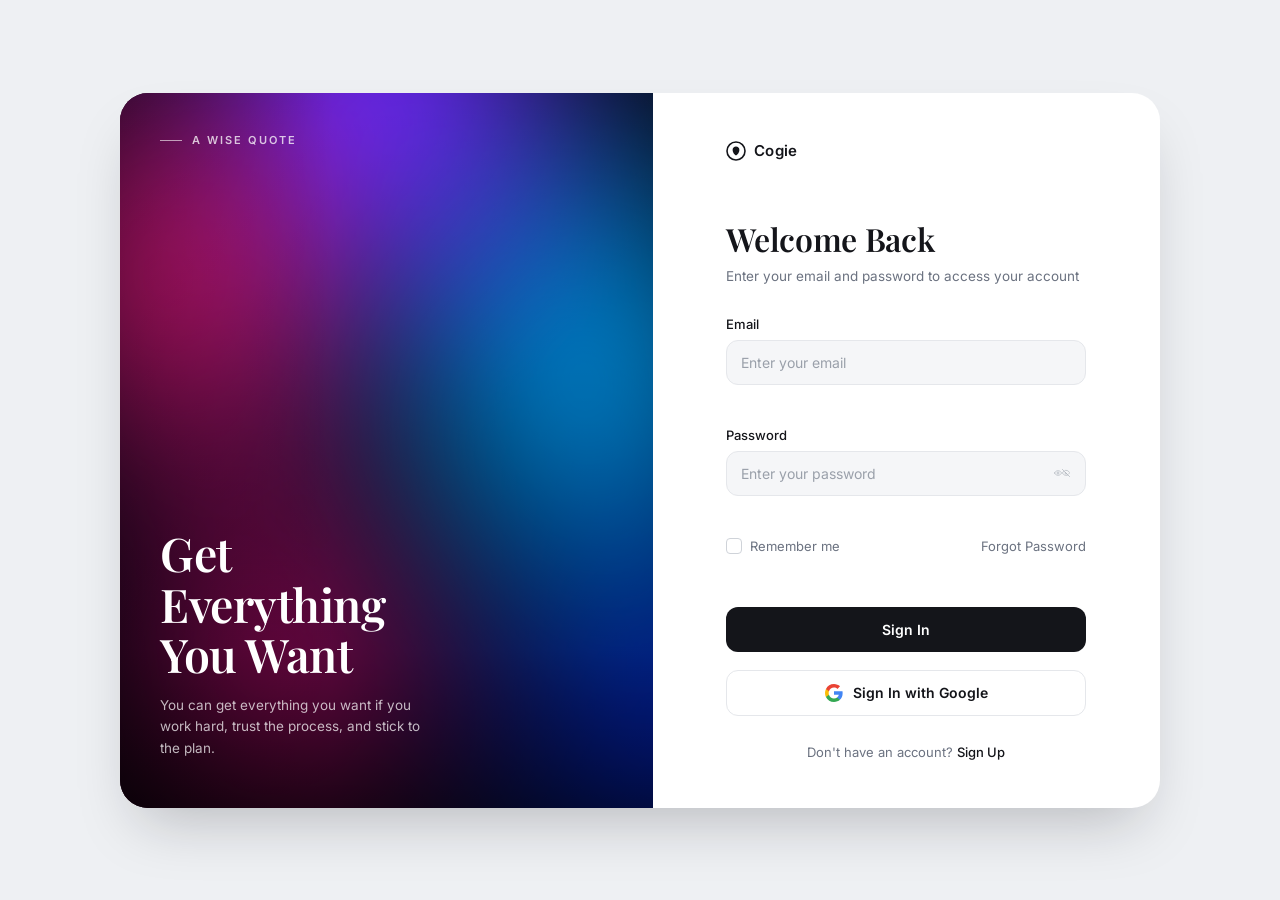
==== cogie-login/index.html @ e6362d8c "Initial commit" ====
<!DOCTYPE html>
<html lang="en">
<head>
  <meta charset="UTF-8" />
  <meta name="viewport" content="width=device-width, initial-scale=1.0" />
  <title>Cogie | Welcome Back</title>
  <meta name="description" content="Sign in to your Cogie account" />
  <link rel="preconnect" href="https://fonts.googleapis.com" />
  <link rel="preconnect" href="https://fonts.gstatic.com" crossorigin />
  <link href="https://fonts.googleapis.com/css2?family=Playfair+Display:ital,wght@0,500;0,600;0,700;1,500&family=Inter:wght@400;500;600;700&display=swap" rel="stylesheet" />
  <link rel="stylesheet" href="styles.css" />
</head>
<body>

  <main class="auth">
    <!-- LEFT PANEL: brand / visual -->
    <section class="auth__visual" aria-hidden="true">
      <div class="auth__blob" role="presentation"></div>

      <p class="auth__eyebrow">A wise quote</p>

      <div class="auth__hero">
        <h1 class="auth__hero-title">Get<br />Everything<br />You Want</h1>
        <p class="auth__hero-sub">
          You can get everything you want if you work hard,
          trust the process, and stick to the plan.
        </p>
      </div>
    </section>

    <!-- RIGHT PANEL: form -->
    <section class="auth__form-panel">
      <div class="auth__form-inner">

        <div class="brand">
          <span class="brand__mark">
            <svg width="20" height="20" viewBox="0 0 20 20" fill="none" xmlns="http://www.w3.org/2000/svg">
              <circle cx="10" cy="10" r="9" stroke="currentColor" stroke-width="1.6"/>
              <path d="M10 5.5c-1.9 0-3.4 1.5-3.4 3.4 0 1.9 1.5 4.6 3.4 5.6 1.9-1 3.4-3.7 3.4-5.6 0-1.9-1.5-3.4-3.4-3.4z" fill="currentColor"/>
            </svg>
          </span>
          <span class="brand__name">Cogie</span>
        </div>

        <div class="auth__copy">
          <h2 class="auth__title">Welcome Back</h2>
          <p class="auth__subtitle">Enter your email and password to access your account</p>
        </div>

        <form id="login-form" class="login-form" novalidate>

          <div class="field">
            <label for="email" class="field__label">Email</label>
            <input
              type="email"
              id="email"
              name="email"
              class="field__input"
              placeholder="Enter your email"
              autocomplete="email"
              required
              aria-required="true"
              aria-describedby="email-error"
            />
            <p id="email-error" class="field__error" role="alert" aria-live="polite"></p>
          </div>

          <div class="field">
            <label for="password" class="field__label">Password</label>
            <div class="field__input-wrap">
              <input
                type="password"
                id="password"
                name="password"
                class="field__input"
                placeholder="Enter your password"
                autocomplete="current-password"
                required
                aria-required="true"
                minlength="8"
                aria-describedby="password-error"
              />
              <button
                type="button"
                class="field__toggle"
                id="toggle-password"
                aria-label="Show password"
                aria-pressed="false"
              >
                <svg class="icon-eye" width="18" height="18" viewBox="0 0 24 24" fill="none" xmlns="http://www.w3.org/2000/svg" aria-hidden="true">
                  <path d="M1 12s4-7 11-7 11 7 11 7-4 7-11 7-11-7-11-7Z" stroke="currentColor" stroke-width="1.6" stroke-linecap="round" stroke-linejoin="round"/>
                  <circle cx="12" cy="12" r="3" stroke="currentColor" stroke-width="1.6"/>
                </svg>
                <svg class="icon-eye-off" width="18" height="18" viewBox="0 0 24 24" fill="none" xmlns="http://www.w3.org/2000/svg" aria-hidden="true" hidden>
                  <path d="M17.94 17.94A10.94 10.94 0 0 1 12 19c-7 0-11-7-11-7a21.6 21.6 0 0 1 5.06-5.94M9.9 4.24A10.9 10.9 0 0 1 12 4c7 0 11 7 11 7a21.6 21.6 0 0 1-2.35 3.31M14.12 14.12a3 3 0 1 1-4.24-4.24" stroke="currentColor" stroke-width="1.6" stroke-linecap="round" stroke-linejoin="round"/>
                  <path d="M1 1l22 22" stroke="currentColor" stroke-width="1.6" stroke-linecap="round"/>
                </svg>
              </button>
            </div>
            <p id="password-error" class="field__error" role="alert" aria-live="polite"></p>
          </div>

          <div class="field field--row">
            <label class="checkbox">
              <input type="checkbox" id="remember" name="remember" />
              <span class="checkbox__box" aria-hidden="true"></span>
              <span class="checkbox__label">Remember me</span>
            </label>
            <a href="#" class="link link--muted">Forgot Password</a>
          </div>

          <p id="form-status" class="form-status" role="alert" aria-live="polite"></p>

          <button type="submit" class="btn btn--primary">
            <span class="btn__label">Sign In</span>
            <span class="btn__spinner" aria-hidden="true" hidden></span>
          </button>

          <button type="button" class="btn btn--google">
            <svg width="18" height="18" viewBox="0 0 18 18" xmlns="http://www.w3.org/2000/svg" aria-hidden="true">
              <path d="M17.64 9.2c0-.64-.06-1.25-.16-1.84H9v3.48h4.84a4.14 4.14 0 0 1-1.8 2.72v2.26h2.9c1.7-1.57 2.7-3.88 2.7-6.62Z" fill="#4285F4"/>
              <path d="M9 18c2.43 0 4.47-.8 5.96-2.18l-2.9-2.26c-.8.54-1.84.86-3.06.86-2.35 0-4.34-1.59-5.05-3.72H.95v2.33A9 9 0 0 0 9 18Z" fill="#34A853"/>
              <path d="M3.95 10.7A5.4 5.4 0 0 1 3.67 9c0-.59.1-1.17.28-1.7V4.97H.95A9 9 0 0 0 0 9c0 1.45.35 2.83.95 4.03l3-2.33Z" fill="#FBBC05"/>
              <path d="M9 3.58c1.32 0 2.51.46 3.44 1.35l2.58-2.58C13.46.89 11.43 0 9 0A9 9 0 0 0 .95 4.97l3 2.33C4.66 5.17 6.65 3.58 9 3.58Z" fill="#EA4335"/>
            </svg>
            <span>Sign In with Google</span>
          </button>
        </form>

        <p class="auth__footer">
          Don't have an account? <a href="#" class="link">Sign Up</a>
        </p>
      </div>
    </section>
  </main>

  <script src="script.js"></script>
</body>
</html>
---- cogie-login/styles.css ----
/* ==========================================================================
   Cogie — Login Page
   Fonts: Playfair Display (display) + Inter (body/UI)
   ========================================================================== */

:root {
  --color-bg: #eef0f3;
  --color-card-bg: #ffffff;
  --color-ink: #14151a;
  --color-ink-soft: #6b7280;
  --color-border: #e5e7eb;
  --color-input-bg: #f5f6f8;
  --color-focus: #2f6fed;
  --color-danger: #d5432f;
  --color-btn: #14151a;
  --color-btn-hover: #000000;

  --radius-card: 28px;
  --radius-control: 12px;

  --font-display: "Playfair Display", "Georgia", serif;
  --font-body: "Inter", -apple-system, BlinkMacSystemFont, "Segoe UI", sans-serif;

  --shadow-card: 0 30px 60px -20px rgba(20, 21, 26, 0.25);
}

* {
  box-sizing: border-box;
}

html, body {
  height: 100%;
}

body {
  margin: 0;
  background: var(--color-bg);
  font-family: var(--font-body);
  color: var(--color-ink);
  display: flex;
  align-items: center;
  justify-content: center;
  min-height: 100vh;
  padding: 32px 16px;
}

/* Respect reduced motion */
@media (prefers-reduced-motion: reduce) {
  * {
    animation-duration: 0.001ms !important;
    animation-iteration-count: 1 !important;
    transition-duration: 0.001ms !important;
  }
}

/* ==========================================================================
   Layout shell
   ========================================================================== */

.auth {
  width: 100%;
  max-width: 1040px;
  min-height: 620px;
  display: grid;
  grid-template-columns: 1.05fr 1fr;
  background: var(--color-card-bg);
  border-radius: var(--radius-card);
  overflow: hidden;
  box-shadow: var(--shadow-card);
}

/* ==========================================================================
   Left visual panel
   ========================================================================== */

.auth__visual {
  position: relative;
  overflow: hidden;
  background: #07060b;
  display: flex;
  flex-direction: column;
  justify-content: flex-end;
  padding: 40px 40px 48px;
  color: #fff;
  isolation: isolate;
}

.auth__blob {
  position: absolute;
  inset: -10%;
  z-index: 0;
  background:
    radial-gradient(48% 42% at 22% 30%, #ff2f8f 0%, rgba(255, 47, 143, 0) 65%),
    radial-gradient(55% 50% at 55% 15%, #7b3bff 0%, rgba(123, 59, 255, 0) 62%),
    radial-gradient(60% 55% at 78% 45%, #1fb6ff 0%, rgba(31, 182, 255, 0) 60%),
    radial-gradient(50% 45% at 30% 70%, #b0186e 0%, rgba(176, 24, 110, 0) 65%),
    radial-gradient(65% 60% at 85% 85%, #0e2ecf 0%, rgba(14, 46, 207, 0) 60%),
    conic-gradient(from 210deg at 50% 50%, #05040a 0deg, #180a2e 90deg, #05040a 180deg, #0a1030 270deg, #05040a 360deg);
  filter: blur(60px) saturate(135%);
  transform: rotate(-8deg) scale(1.15);
}

.auth__visual::after {
  /* subtle grain / depth vignette so gradient reads as premium, not flat */
  content: "";
  position: absolute;
  inset: 0;
  z-index: 1;
  background:
    linear-gradient(180deg, rgba(0,0,0,0.05) 0%, rgba(0,0,0,0.35) 78%, rgba(0,0,0,0.65) 100%),
    linear-gradient(90deg, rgba(0,0,0,0.35) 0%, rgba(0,0,0,0) 40%);
  pointer-events: none;
}

.auth__eyebrow {
  position: relative;
  z-index: 2;
  margin: 0 0 auto;
  font-family: var(--font-body);
  font-size: 11px;
  font-weight: 600;
  letter-spacing: 0.18em;
  text-transform: uppercase;
  color: rgba(255, 255, 255, 0.75);
}

.auth__eyebrow::before {
  content: "";
  display: inline-block;
  width: 22px;
  height: 1px;
  background: rgba(255, 255, 255, 0.6);
  margin-right: 10px;
  vertical-align: middle;
}

.auth__hero {
  position: relative;
  z-index: 2;
  margin-top: 220px;
}

.auth__hero-title {
  font-family: var(--font-display);
  font-weight: 600;
  font-size: clamp(2.2rem, 4vw, 2.9rem);
  line-height: 1.08;
  margin: 0 0 16px;
  letter-spacing: -0.01em;
}

.auth__hero-sub {
  font-family: var(--font-body);
  font-size: 13.5px;
  line-height: 1.6;
  color: rgba(255, 255, 255, 0.72);
  max-width: 30ch;
  margin: 0;
}

/* ==========================================================================
   Right form panel
   ========================================================================== */

.auth__form-panel {
  display: flex;
  align-items: center;
  justify-content: center;
  padding: 48px 44px;
}

.auth__form-inner {
  width: 100%;
  max-width: 360px;
}

.brand {
  display: flex;
  align-items: center;
  gap: 8px;
  margin-bottom: 56px;
  color: var(--color-ink);
}

.brand__mark {
  display: inline-flex;
  color: var(--color-ink);
}

.brand__name {
  font-family: var(--font-body);
  font-weight: 600;
  font-size: 15px;
  letter-spacing: 0.01em;
}

.auth__copy {
  margin-bottom: 32px;
}

.auth__title {
  font-family: var(--font-display);
  font-weight: 600;
  font-size: 2rem;
  margin: 0 0 8px;
  letter-spacing: -0.01em;
}

.auth__subtitle {
  font-family: var(--font-body);
  font-size: 13.5px;
  color: var(--color-ink-soft);
  margin: 0;
}

/* ==========================================================================
   Form controls
   ========================================================================== */

.login-form {
  display: flex;
  flex-direction: column;
  gap: 18px;
}

.field {
  display: flex;
  flex-direction: column;
  gap: 8px;
}

.field__label {
  font-size: 13px;
  font-weight: 500;
  color: var(--color-ink);
}

.field__input-wrap {
  position: relative;
  display: flex;
  align-items: center;
}

.field__input {
  width: 100%;
  font-family: var(--font-body);
  font-size: 14px;
  padding: 13px 14px;
  border-radius: var(--radius-control);
  border: 1px solid var(--color-border);
  background: var(--color-input-bg);
  color: var(--color-ink);
  outline: none;
  transition: border-color 0.15s ease, box-shadow 0.15s ease, background 0.15s ease;
}

.field__input::placeholder {
  color: #9aa0aa;
}

.field__input:hover {
  border-color: #d6d9de;
}

.field__input:focus-visible,
.field__input:focus {
  border-color: var(--color-focus);
  background: #fff;
  box-shadow: 0 0 0 3px rgba(47, 111, 237, 0.15);
}

.field__input[aria-invalid="true"] {
  border-color: var(--color-danger);
  background: #fdf3f1;
}

.field__input[aria-invalid="true"]:focus {
  box-shadow: 0 0 0 3px rgba(213, 67, 47, 0.15);
}

.field__input-wrap .field__input {
  padding-right: 42px;
}

.field__toggle {
  position: absolute;
  right: 10px;
  display: inline-flex;
  align-items: center;
  justify-content: center;
  width: 28px;
  height: 28px;
  border: none;
  background: transparent;
  color: #9aa0aa;
  cursor: pointer;
  border-radius: 8px;
}

.field__toggle:hover {
  color: var(--color-ink-soft);
}

.field__toggle:focus-visible {
  outline: 2px solid var(--color-focus);
  outline-offset: 1px;
}

.field__error {
  min-height: 16px;
  margin: 0;
  font-size: 12px;
  color: var(--color-danger);
}

.field--row {
  flex-direction: row;
  align-items: center;
  justify-content: space-between;
}

/* Checkbox */

.checkbox {
  display: inline-flex;
  align-items: center;
  gap: 8px;
  cursor: pointer;
  font-size: 13px;
  color: var(--color-ink-soft);
  user-select: none;
}

.checkbox input {
  position: absolute;
  opacity: 0;
  width: 1px;
  height: 1px;
}

.checkbox__box {
  width: 16px;
  height: 16px;
  border-radius: 4px;
  border: 1.5px solid #cfd3d9;
  background: #fff;
  display: inline-flex;
  align-items: center;
  justify-content: center;
  flex-shrink: 0;
  transition: background 0.15s ease, border-color 0.15s ease;
}

.checkbox__box::after {
  content: "";
  width: 4px;
  height: 8px;
  border: solid #fff;
  border-width: 0 2px 2px 0;
  transform: rotate(45deg) translate(-1px, -1px);
  opacity: 0;
}

.checkbox input:checked + .checkbox__box {
  background: var(--color-ink);
  border-color: var(--color-ink);
}

.checkbox input:checked + .checkbox__box::after {
  opacity: 1;
}

.checkbox input:focus-visible + .checkbox__box {
  outline: 2px solid var(--color-focus);
  outline-offset: 2px;
}

/* Links */

.link {
  color: var(--color-ink);
  font-weight: 500;
  text-decoration: none;
  border-bottom: 1px solid transparent;
}

.link:hover,
.link:focus-visible {
  border-bottom-color: currentColor;
}

.link--muted {
  color: var(--color-ink-soft);
  font-size: 13px;
  font-weight: 400;
}

/* Buttons */

.btn {
  display: inline-flex;
  align-items: center;
  justify-content: center;
  gap: 10px;
  width: 100%;
  padding: 13px 16px;
  border-radius: var(--radius-control);
  font-family: var(--font-body);
  font-size: 14px;
  font-weight: 600;
  cursor: pointer;
  border: 1px solid transparent;
  transition: background 0.15s ease, border-color 0.15s ease, transform 0.05s ease, opacity 0.15s ease;
}

.btn:active {
  transform: translateY(1px);
}

.btn--primary {
  background: var(--color-btn);
  color: #fff;
  margin-top: 6px;
}

.btn--primary:hover {
  background: var(--color-btn-hover);
}

.btn--primary:focus-visible {
  outline: 2px solid var(--color-focus);
  outline-offset: 2px;
}

.btn--primary:disabled {
  opacity: 0.65;
  cursor: not-allowed;
}

.btn__spinner {
  width: 14px;
  height: 14px;
  border-radius: 50%;
  border: 2px solid rgba(255, 255, 255, 0.4);
  border-top-color: #fff;
  animation: spin 0.7s linear infinite;
}

@keyframes spin {
  to { transform: rotate(360deg); }
}

.btn--google {
  background: #fff;
  color: var(--color-ink);
  border-color: var(--color-border);
}

.btn--google:hover {
  background: #fafafa;
  border-color: #d6d9de;
}

.btn--google:focus-visible {
  outline: 2px solid var(--color-focus);
  outline-offset: 2px;
}

.form-status {
  min-height: 16px;
  margin: -6px 0 0;
  font-size: 12.5px;
  color: var(--color-danger);
  text-align: center;
}

.form-status[data-state="success"] {
  color: #1a8a4a;
}

.auth__footer {
  margin: 28px 0 0;
  text-align: center;
  font-size: 13px;
  color: var(--color-ink-soft);
}

/* ==========================================================================
   Responsive — tablet
   ========================================================================== */

@media (max-width: 900px) {
  .auth {
    grid-template-columns: 1fr;
    min-height: auto;
    max-width: 480px;
  }

  .auth__visual {
    padding: 28px 28px 32px;
    min-height: 260px;
  }

  .auth__hero {
    margin-top: 60px;
  }

  .auth__hero-title {
    font-size: clamp(1.8rem, 6vw, 2.2rem);
  }

  .auth__form-panel {
    padding: 40px 28px 44px;
  }
}

/* ==========================================================================
   Responsive — smartphone
   ========================================================================== */

@media (max-width: 480px) {
  body {
    padding: 0;
    align-items: stretch;
  }

  .auth {
    border-radius: 0;
    max-width: 100%;
    box-shadow: none;
  }

  .auth__visual {
    min-height: 200px;
    padding: 24px 20px 28px;
  }

  .auth__hero {
    margin-top: 30px;
  }

  .auth__hero-sub {
    display: none;
  }

  .auth__eyebrow {
    font-size: 10px;
  }

  .auth__form-panel {
    padding: 32px 22px 36px;
  }

  .auth__form-inner {
    max-width: none;
  }

  .brand {
    margin-bottom: 32px;
  }

  .auth__title {
    font-size: 1.7rem;
  }
}
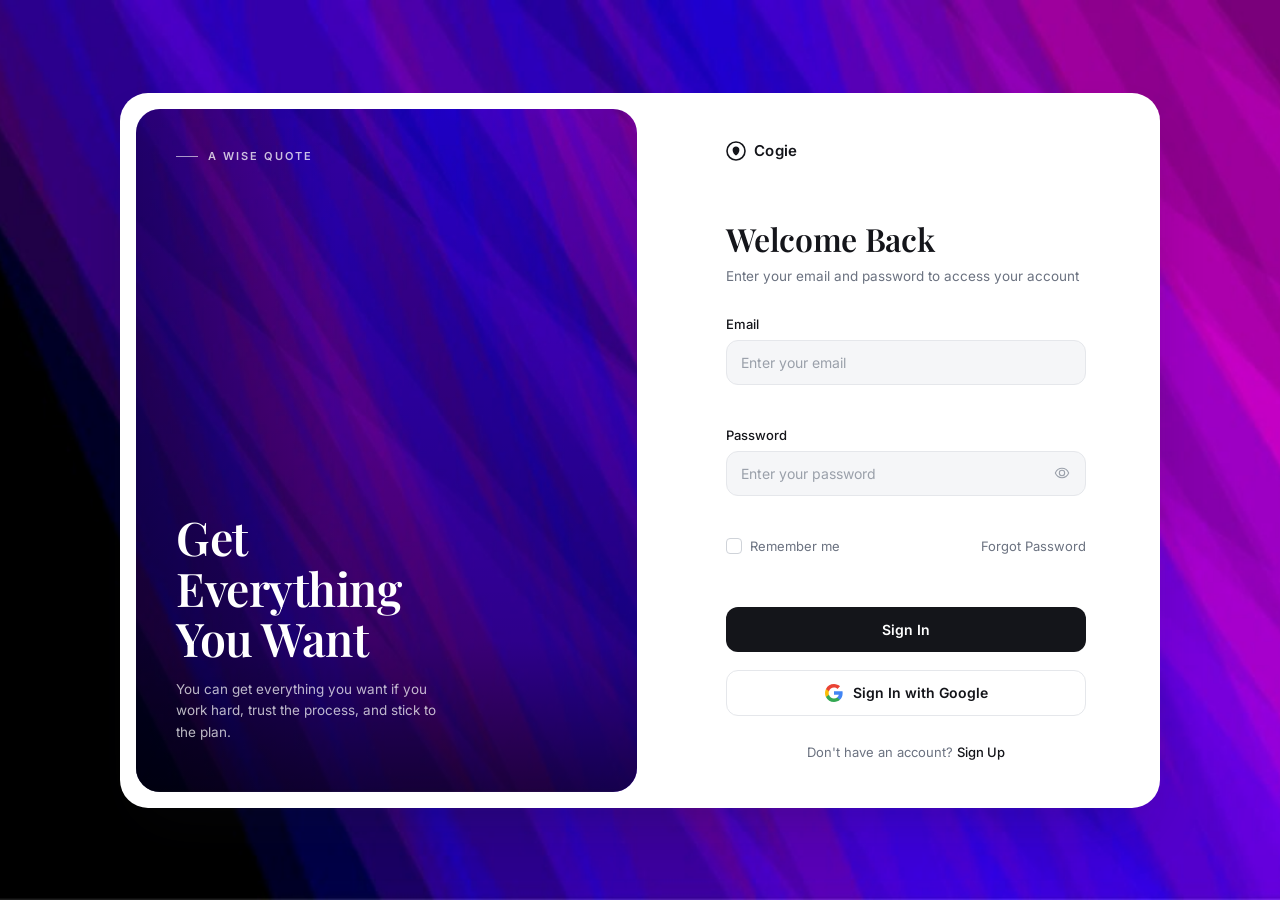
==== commit 567cff90: "feat: initialize login page with HTML structure, custom CSS styling, and assets" ====
--- a/cogie-login/index.html
+++ b/cogie-login/index.html
@@ -88,12 +88,14 @@
                 aria-pressed="false"
               >
                 <svg class="icon-eye" width="18" height="18" viewBox="0 0 24 24" fill="none" xmlns="http://www.w3.org/2000/svg" aria-hidden="true">
-                  <path d="M1 12s4-7 11-7 11 7 11 7-4 7-11 7-11-7-11-7Z" stroke="currentColor" stroke-width="1.6" stroke-linecap="round" stroke-linejoin="round"/>
-                  <circle cx="12" cy="12" r="3" stroke="currentColor" stroke-width="1.6"/>
+                  <path d="M2 12s3-7 10-7 10 7 10 7-3 7-10 7-10-7-10-7Z" stroke="currentColor" stroke-width="1.6" stroke-linecap="round" stroke-linejoin="round"/>
+                  <circle cx="12" cy="12" r="4" stroke="currentColor" stroke-width="1.6"/>
                 </svg>
                 <svg class="icon-eye-off" width="18" height="18" viewBox="0 0 24 24" fill="none" xmlns="http://www.w3.org/2000/svg" aria-hidden="true" hidden>
-                  <path d="M17.94 17.94A10.94 10.94 0 0 1 12 19c-7 0-11-7-11-7a21.6 21.6 0 0 1 5.06-5.94M9.9 4.24A10.9 10.9 0 0 1 12 4c7 0 11 7 11 7a21.6 21.6 0 0 1-2.35 3.31M14.12 14.12a3 3 0 1 1-4.24-4.24" stroke="currentColor" stroke-width="1.6" stroke-linecap="round" stroke-linejoin="round"/>
-                  <path d="M1 1l22 22" stroke="currentColor" stroke-width="1.6" stroke-linecap="round"/>
+                  <path d="M9.88 9.88a3 3 0 1 0 4.24 4.24" stroke="currentColor" stroke-width="1.6" stroke-linecap="round" stroke-linejoin="round"/>
+                  <path d="M10.73 5.08A10.43 10.43 0 0 1 12 5c7 0 10 7 10 7a13.16 13.16 0 0 1-1.67 2.68" stroke="currentColor" stroke-width="1.6" stroke-linecap="round" stroke-linejoin="round"/>
+                  <path d="M6.61 6.61A13.526 13.526 0 0 0 2 12s3 7 10 7a9.74 9.74 0 0 0 5.39-1.61" stroke="currentColor" stroke-width="1.6" stroke-linecap="round" stroke-linejoin="round"/>
+                  <path d="M2 2l20 20" stroke="currentColor" stroke-width="1.6" stroke-linecap="round" stroke-linejoin="round"/>
                 </svg>
               </button>
             </div>
--- a/cogie-login/styles.css
+++ b/cogie-login/styles.css
@@ -28,13 +28,17 @@
   box-sizing: border-box;
 }
 
+[hidden] {
+  display: none !important;
+}
+
 html, body {
   height: 100%;
 }
 
 body {
   margin: 0;
-  background: var(--color-bg);
+  background: url('screenshots/bg_image.jpg') no-repeat center center/cover;
   font-family: var(--font-body);
   color: var(--color-ink);
   display: flex;
@@ -76,7 +80,9 @@
 .auth__visual {
   position: relative;
   overflow: hidden;
-  background: #07060b;
+  background: url('screenshots/bg_image.jpg') no-repeat center center/cover;
+  margin: 16px;
+  border-radius: 24px;
   display: flex;
   flex-direction: column;
   justify-content: flex-end;
@@ -86,18 +92,7 @@
 }
 
 .auth__blob {
-  position: absolute;
-  inset: -10%;
-  z-index: 0;
-  background:
-    radial-gradient(48% 42% at 22% 30%, #ff2f8f 0%, rgba(255, 47, 143, 0) 65%),
-    radial-gradient(55% 50% at 55% 15%, #7b3bff 0%, rgba(123, 59, 255, 0) 62%),
-    radial-gradient(60% 55% at 78% 45%, #1fb6ff 0%, rgba(31, 182, 255, 0) 60%),
-    radial-gradient(50% 45% at 30% 70%, #b0186e 0%, rgba(176, 24, 110, 0) 65%),
-    radial-gradient(65% 60% at 85% 85%, #0e2ecf 0%, rgba(14, 46, 207, 0) 60%),
-    conic-gradient(from 210deg at 50% 50%, #05040a 0deg, #180a2e 90deg, #05040a 180deg, #0a1030 270deg, #05040a 360deg);
-  filter: blur(60px) saturate(135%);
-  transform: rotate(-8deg) scale(1.15);
+  display: none;
 }
 
 .auth__visual::after {
